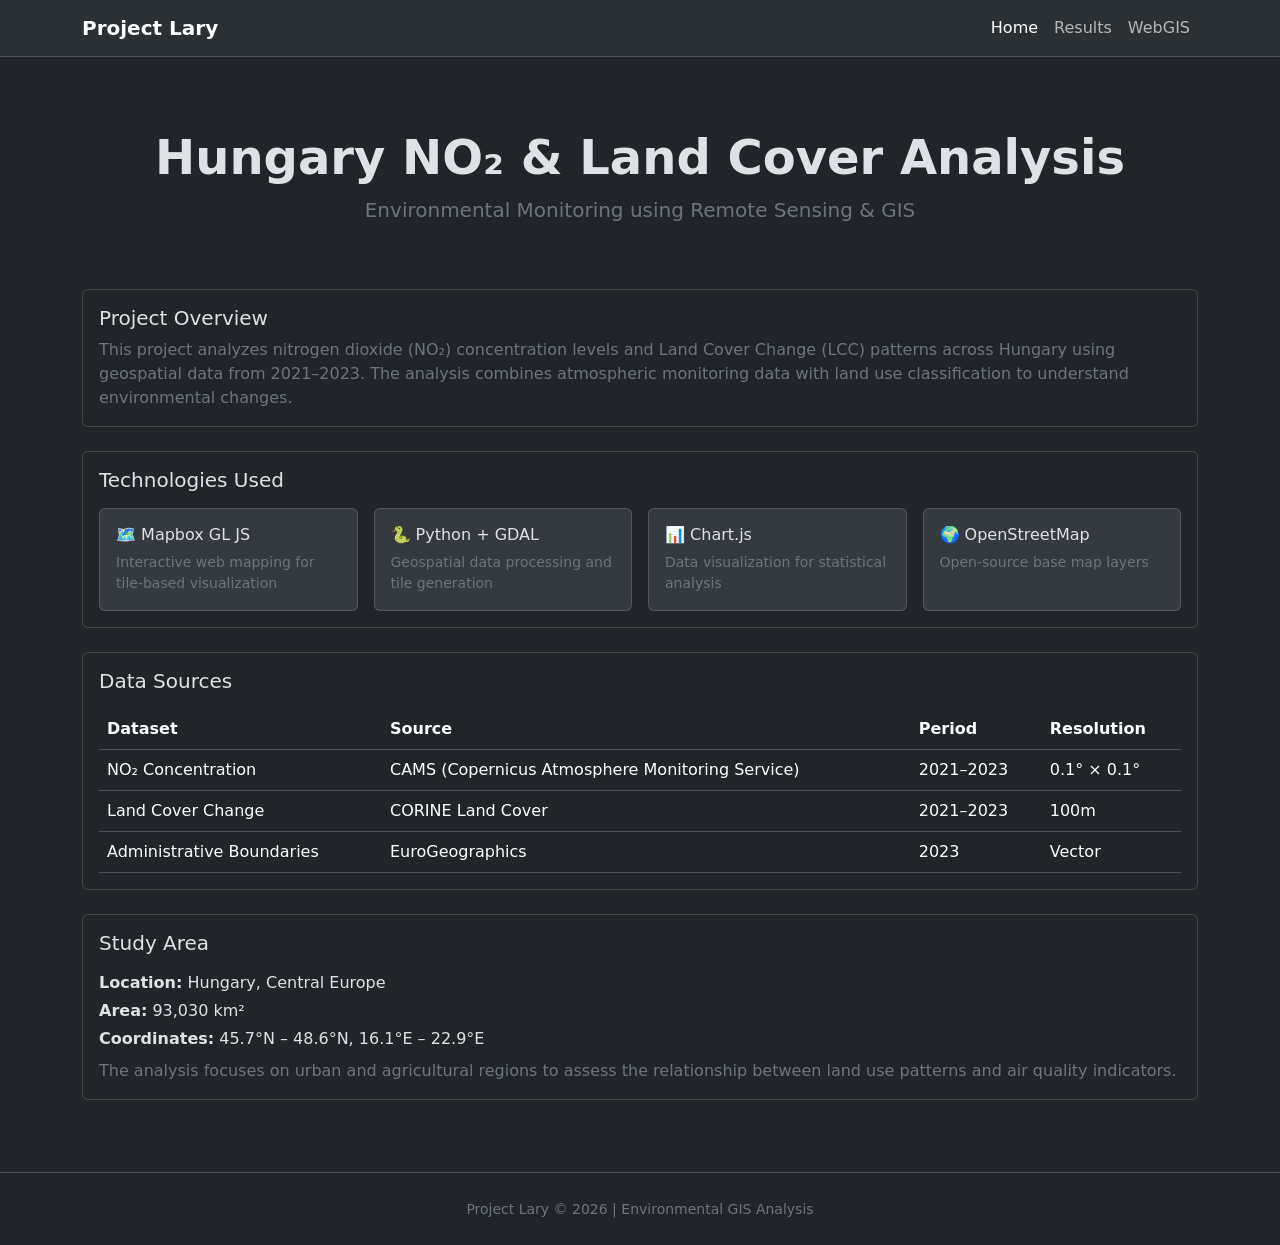
==== home.html @ d554286e "first commit" ====
<!DOCTYPE html>
<html lang="en" data-bs-theme="dark">
<head>
  <meta charset="UTF-8">
  <meta name="viewport" content="width=device-width, initial-scale=1.0">
  <title>Project Lary - Home</title>
  <link href="https://cdn.jsdelivr.net/npm/bootstrap@5.3.3/dist/css/bootstrap.min.css" rel="stylesheet">
</head>
<body>
  <nav class="navbar navbar-expand-lg bg-body-tertiary border-bottom sticky-top">
    <div class="container">
      <a class="navbar-brand fw-bold" href="home.html">Project Lary</a>
      <button class="navbar-toggler" type="button" data-bs-toggle="collapse" data-bs-target="#nav">
        <span class="navbar-toggler-icon"></span>
      </button>
      <div class="collapse navbar-collapse" id="nav">
        <ul class="navbar-nav ms-auto">
          <li class="nav-item"><a class="nav-link active" href="home.html">Home</a></li>
          <li class="nav-item"><a class="nav-link" href="results.html">Results</a></li>
          <li class="nav-item"><a class="nav-link" href="webgis.html">WebGIS</a></li>
        </ul>
      </div>
    </div>
  </nav>

  <main class="container py-5">
    <div class="text-center py-4 mb-4">
      <h1 class="display-5 fw-bold">Hungary NO₂ & Land Cover Analysis</h1>
      <p class="lead text-secondary">Environmental Monitoring using Remote Sensing & GIS</p>
    </div>

    <div class="card mb-4">
      <div class="card-body">
        <h2 class="h5 card-title">Project Overview</h2>
        <p class="text-secondary mb-0">This project analyzes nitrogen dioxide (NO₂) concentration levels and Land Cover Change (LCC) patterns across Hungary using geospatial data from 2021–2023. The analysis combines atmospheric monitoring data with land use classification to understand environmental changes.</p>
      </div>
    </div>

    <div class="card mb-4">
      <div class="card-body">
        <h2 class="h5 card-title mb-3">Technologies Used</h2>
        <div class="row g-3">
          <div class="col-sm-6 col-md-3">
            <div class="card bg-body-secondary h-100">
              <div class="card-body">
                <h5 class="card-title h6">🗺️ Mapbox GL JS</h5>
                <p class="card-text text-secondary small mb-0">Interactive web mapping for tile-based visualization</p>
              </div>
            </div>
          </div>
          <div class="col-sm-6 col-md-3">
            <div class="card bg-body-secondary h-100">
              <div class="card-body">
                <h5 class="card-title h6">🐍 Python + GDAL</h5>
                <p class="card-text text-secondary small mb-0">Geospatial data processing and tile generation</p>
              </div>
            </div>
          </div>
          <div class="col-sm-6 col-md-3">
            <div class="card bg-body-secondary h-100">
              <div class="card-body">
                <h5 class="card-title h6">📊 Chart.js</h5>
                <p class="card-text text-secondary small mb-0">Data visualization for statistical analysis</p>
              </div>
            </div>
          </div>
          <div class="col-sm-6 col-md-3">
            <div class="card bg-body-secondary h-100">
              <div class="card-body">
                <h5 class="card-title h6">🌍 OpenStreetMap</h5>
                <p class="card-text text-secondary small mb-0">Open-source base map layers</p>
              </div>
            </div>
          </div>
        </div>
      </div>
    </div>

    <div class="card mb-4">
      <div class="card-body">
        <h2 class="h5 card-title mb-3">Data Sources</h2>
        <table class="table table-hover mb-0">
          <thead>
            <tr>
              <th>Dataset</th>
              <th>Source</th>
              <th>Period</th>
              <th>Resolution</th>
            </tr>
          </thead>
          <tbody>
            <tr>
              <td>NO₂ Concentration</td>
              <td>CAMS (Copernicus Atmosphere Monitoring Service)</td>
              <td>2021–2023</td>
              <td>0.1° × 0.1°</td>
            </tr>
            <tr>
              <td>Land Cover Change</td>
              <td>CORINE Land Cover</td>
              <td>2021–2023</td>
              <td>100m</td>
            </tr>
            <tr>
              <td>Administrative Boundaries</td>
              <td>EuroGeographics</td>
              <td>2023</td>
              <td>Vector</td>
            </tr>
          </tbody>
        </table>
      </div>
    </div>

    <div class="card mb-4">
      <div class="card-body">
        <h2 class="h5 card-title mb-3">Study Area</h2>
        <p class="mb-1"><strong>Location:</strong> Hungary, Central Europe</p>
        <p class="mb-1"><strong>Area:</strong> 93,030 km²</p>
        <p class="mb-2"><strong>Coordinates:</strong> 45.7°N – 48.6°N, 16.1°E – 22.9°E</p>
        <p class="text-secondary mb-0">The analysis focuses on urban and agricultural regions to assess the relationship between land use patterns and air quality indicators.</p>
      </div>
    </div>
  </main>

  <footer class="border-top py-4 text-center text-secondary">
    <small>Project Lary © 2026 | Environmental GIS Analysis</small>
  </footer>

  <script src="https://cdn.jsdelivr.net/npm/bootstrap@5.3.3/dist/js/bootstrap.bundle.min.js"></script>
</body>
</html>
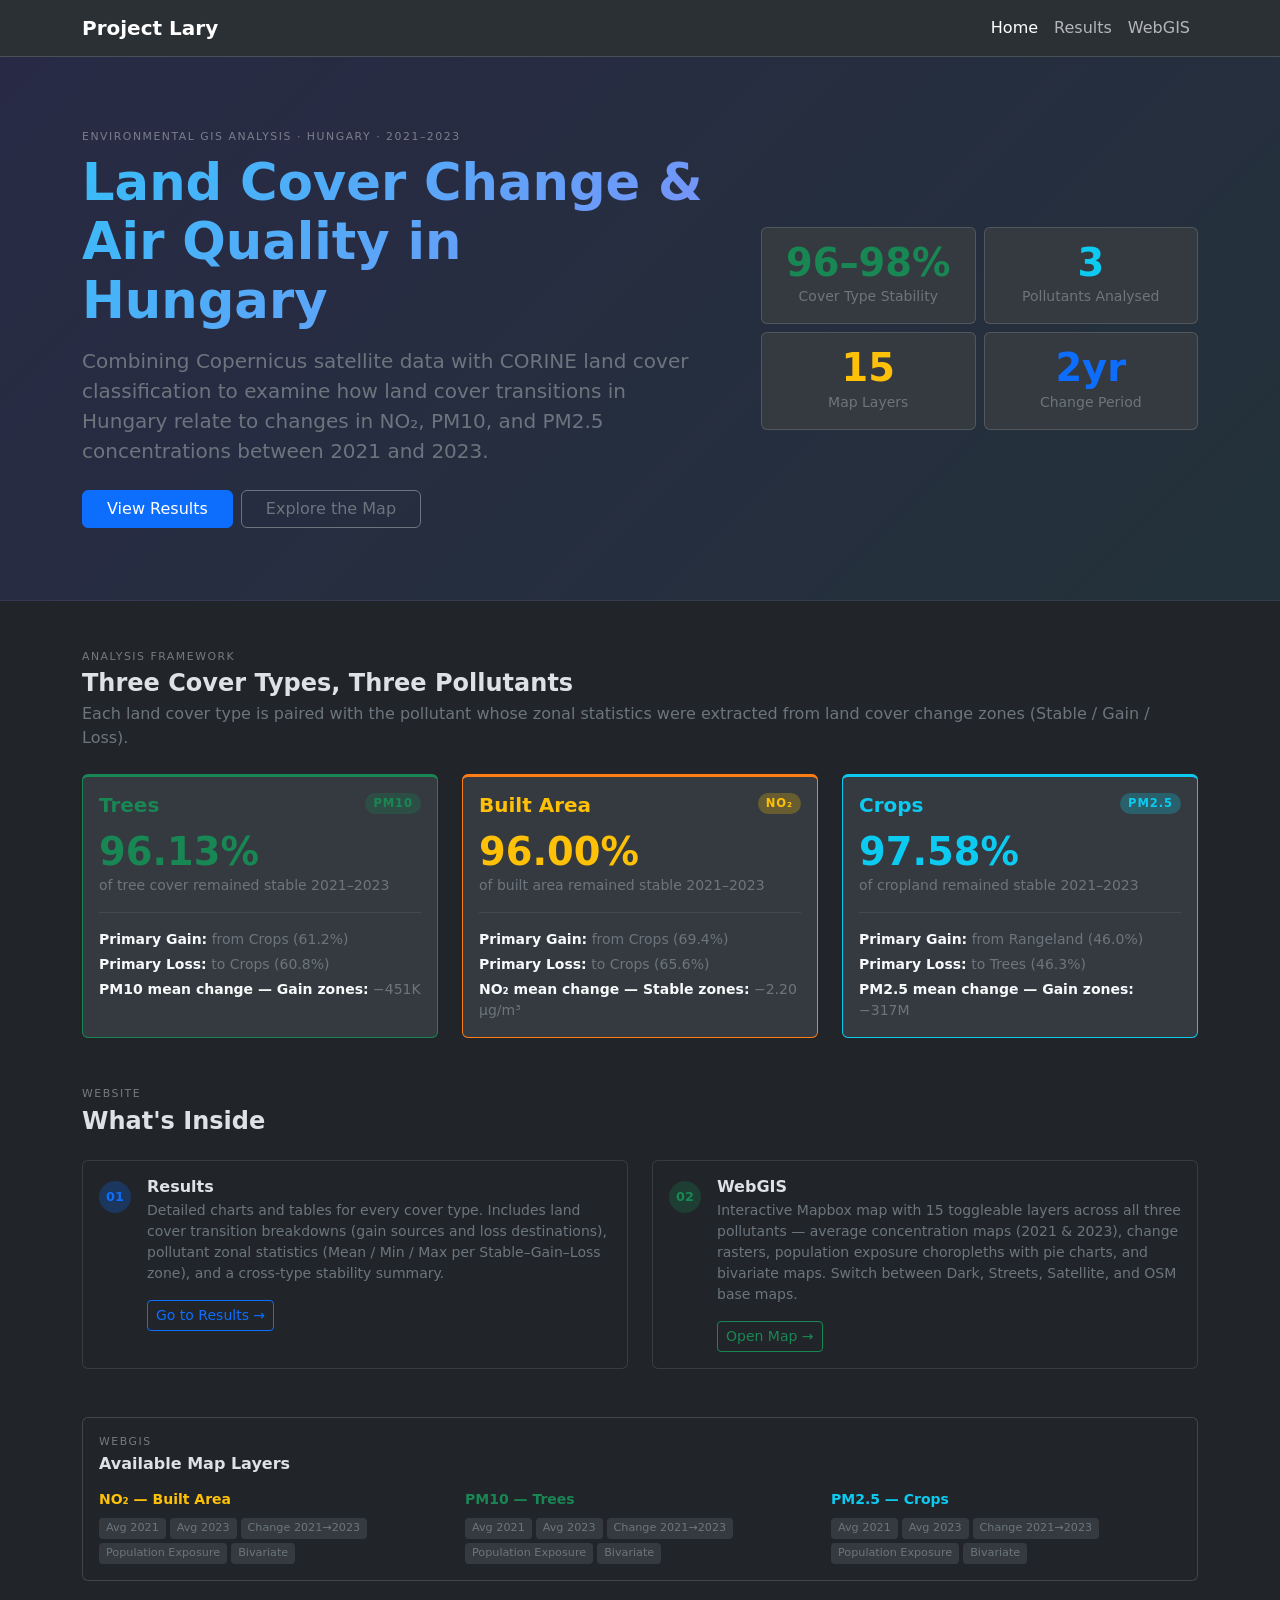
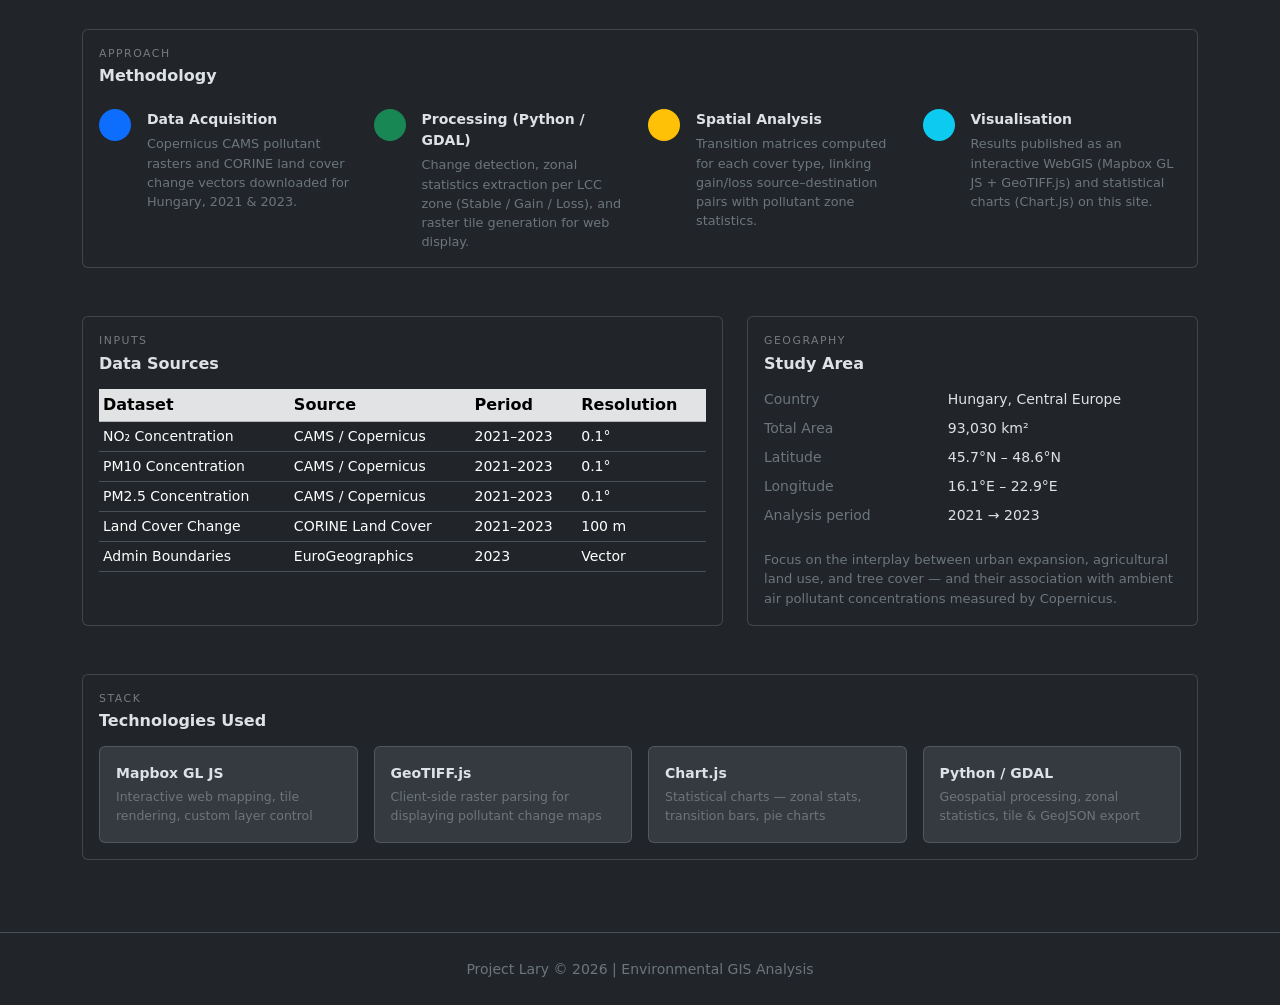
==== commit efe24941: "readme and home page" ====
--- a/home.html
+++ b/home.html
@@ -5,6 +5,65 @@
   <meta name="viewport" content="width=device-width, initial-scale=1.0">
   <title>Project Lary - Home</title>
   <link href="https://cdn.jsdelivr.net/npm/bootstrap@5.3.3/dist/css/bootstrap.min.css" rel="stylesheet">
+  <style>
+    .hero-gradient {
+      background: linear-gradient(135deg, rgba(79,70,229,0.15) 0%, rgba(56,189,248,0.08) 100%);
+      border-bottom: 1px solid rgba(255,255,255,0.07);
+    }
+    .display-title {
+      font-size: clamp(2rem, 5vw, 3.2rem);
+      font-weight: 800;
+      background: linear-gradient(135deg, #38bdf8, #818cf8);
+      -webkit-background-clip: text;
+      -webkit-text-fill-color: transparent;
+      background-clip: text;
+      line-height: 1.15;
+    }
+    .pillar-card {
+      border-top: 3px solid;
+      transition: transform 0.15s ease;
+    }
+    .pillar-card:hover { transform: translateY(-2px); }
+    .pillar-trees  { border-color: #198754; }
+    .pillar-built  { border-color: #fd7e14; }
+    .pillar-crops  { border-color: #0dcaf0; }
+    .pollutant-chip {
+      font-size: 0.72rem;
+      font-weight: 700;
+      letter-spacing: 0.08em;
+      text-transform: uppercase;
+      padding: 2px 8px;
+      border-radius: 20px;
+    }
+    .big-stat {
+      font-size: 2.4rem;
+      font-weight: 800;
+      line-height: 1;
+    }
+    .section-label {
+      font-size: 0.68rem;
+      letter-spacing: 0.14em;
+      text-transform: uppercase;
+      opacity: 0.45;
+    }
+    .page-card {
+      border: 1px solid rgba(255,255,255,0.1);
+      transition: border-color 0.2s ease;
+    }
+    .page-card:hover { border-color: rgba(255,255,255,0.25); }
+    .step-num {
+      width: 32px; height: 32px;
+      border-radius: 50%;
+      display: flex; align-items: center; justify-content: center;
+      font-size: 0.8rem; font-weight: 700;
+      flex-shrink: 0;
+    }
+    .layer-badge {
+      font-size: 0.7rem;
+      padding: 2px 7px;
+      border-radius: 4px;
+    }
+  </style>
 </head>
 <body>
   <nav class="navbar navbar-expand-lg bg-body-tertiary border-bottom sticky-top">
@@ -23,104 +82,347 @@
     </div>
   </nav>
 
+  <!-- HERO -->
+  <section class="hero-gradient py-5">
+    <div class="container py-4">
+      <div class="row align-items-center g-5">
+        <div class="col-lg-7">
+          <p class="section-label mb-2">Environmental GIS Analysis · Hungary · 2021–2023</p>
+          <h1 class="display-title mb-3">Land Cover Change &amp;<br>Air Quality in Hungary</h1>
+          <p class="text-secondary fs-5 mb-4">Combining Copernicus satellite data with CORINE land cover classification to examine how land cover transitions in Hungary relate to changes in NO₂, PM10, and PM2.5 concentrations between 2021 and 2023.</p>
+          <div class="d-flex flex-wrap gap-2">
+            <a href="results.html" class="btn btn-primary px-4">View Results</a>
+            <a href="webgis.html" class="btn btn-outline-secondary px-4">Explore the Map</a>
+          </div>
+        </div>
+        <div class="col-lg-5">
+          <div class="row g-2">
+            <div class="col-6">
+              <div class="card bg-body-secondary text-center py-3">
+                <div class="big-stat text-success">96–98%</div>
+                <div class="small text-secondary mt-1">Cover Type Stability</div>
+              </div>
+            </div>
+            <div class="col-6">
+              <div class="card bg-body-secondary text-center py-3">
+                <div class="big-stat text-info">3</div>
+                <div class="small text-secondary mt-1">Pollutants Analysed</div>
+              </div>
+            </div>
+            <div class="col-6">
+              <div class="card bg-body-secondary text-center py-3">
+                <div class="big-stat text-warning">15</div>
+                <div class="small text-secondary mt-1">Map Layers</div>
+              </div>
+            </div>
+            <div class="col-6">
+              <div class="card bg-body-secondary text-center py-3">
+                <div class="big-stat text-primary">2yr</div>
+                <div class="small text-secondary mt-1">Change Period</div>
+              </div>
+            </div>
+          </div>
+        </div>
+      </div>
+    </div>
+  </section>
+
   <main class="container py-5">
-    <div class="text-center py-4 mb-4">
-      <h1 class="display-5 fw-bold">Hungary NO₂ & Land Cover Analysis</h1>
-      <p class="lead text-secondary">Environmental Monitoring using Remote Sensing & GIS</p>
-    </div>
-
+
+    <!-- THREE ANALYSIS PILLARS -->
+    <div class="mb-5">
+      <p class="section-label mb-1">Analysis Framework</p>
+      <h2 class="h4 fw-bold mb-1">Three Cover Types, Three Pollutants</h2>
+      <p class="text-secondary mb-4">Each land cover type is paired with the pollutant whose zonal statistics were extracted from land cover change zones (Stable / Gain / Loss).</p>
+      <div class="row g-4">
+
+        <!-- Trees / PM10 -->
+        <div class="col-md-4">
+          <div class="card bg-body-secondary pillar-card pillar-trees h-100">
+            <div class="card-body">
+              <div class="d-flex justify-content-between align-items-start mb-3">
+                <h3 class="h5 fw-bold text-success mb-0">Trees</h3>
+                <span class="pollutant-chip bg-success bg-opacity-25 text-success">PM10</span>
+              </div>
+              <div class="big-stat text-success mb-1">96.13%</div>
+              <div class="text-secondary small mb-3">of tree cover remained stable 2021–2023</div>
+              <hr class="border-secondary">
+              <div class="small text-secondary mb-1"><strong class="text-light">Primary Gain:</strong> from Crops (61.2%)</div>
+              <div class="small text-secondary mb-1"><strong class="text-light">Primary Loss:</strong> to Crops (60.8%)</div>
+              <div class="small text-secondary"><strong class="text-light">PM10 mean change — Gain zones:</strong> −451K</div>
+            </div>
+          </div>
+        </div>
+
+        <!-- Built Area / NO2 -->
+        <div class="col-md-4">
+          <div class="card bg-body-secondary pillar-card pillar-built h-100">
+            <div class="card-body">
+              <div class="d-flex justify-content-between align-items-start mb-3">
+                <h3 class="h5 fw-bold text-warning mb-0">Built Area</h3>
+                <span class="pollutant-chip bg-warning bg-opacity-25 text-warning">NO₂</span>
+              </div>
+              <div class="big-stat text-warning mb-1">96.00%</div>
+              <div class="text-secondary small mb-3">of built area remained stable 2021–2023</div>
+              <hr class="border-secondary">
+              <div class="small text-secondary mb-1"><strong class="text-light">Primary Gain:</strong> from Crops (69.4%)</div>
+              <div class="small text-secondary mb-1"><strong class="text-light">Primary Loss:</strong> to Crops (65.6%)</div>
+              <div class="small text-secondary"><strong class="text-light">NO₂ mean change — Stable zones:</strong> −2.20 µg/m³</div>
+            </div>
+          </div>
+        </div>
+
+        <!-- Crops / PM2.5 -->
+        <div class="col-md-4">
+          <div class="card bg-body-secondary pillar-card pillar-crops h-100">
+            <div class="card-body">
+              <div class="d-flex justify-content-between align-items-start mb-3">
+                <h3 class="h5 fw-bold text-info mb-0">Crops</h3>
+                <span class="pollutant-chip bg-info bg-opacity-25 text-info">PM2.5</span>
+              </div>
+              <div class="big-stat text-info mb-1">97.58%</div>
+              <div class="text-secondary small mb-3">of cropland remained stable 2021–2023</div>
+              <hr class="border-secondary">
+              <div class="small text-secondary mb-1"><strong class="text-light">Primary Gain:</strong> from Rangeland (46.0%)</div>
+              <div class="small text-secondary mb-1"><strong class="text-light">Primary Loss:</strong> to Trees (46.3%)</div>
+              <div class="small text-secondary"><strong class="text-light">PM2.5 mean change — Gain zones:</strong> −317M</div>
+            </div>
+          </div>
+        </div>
+
+      </div>
+    </div>
+
+    <!-- EXPLORE THE SITE -->
+    <div class="mb-5">
+      <p class="section-label mb-1">Website</p>
+      <h2 class="h4 fw-bold mb-4">What's Inside</h2>
+      <div class="row g-4">
+        <div class="col-md-6">
+          <div class="card page-card h-100">
+            <div class="card-body d-flex gap-3">
+              <div class="step-num bg-primary bg-opacity-25 text-primary mt-1">01</div>
+              <div>
+                <h3 class="h6 fw-bold mb-1">Results</h3>
+                <p class="text-secondary small mb-3">Detailed charts and tables for every cover type. Includes land cover transition breakdowns (gain sources and loss destinations), pollutant zonal statistics (Mean / Min / Max per Stable–Gain–Loss zone), and a cross-type stability summary.</p>
+                <a href="results.html" class="btn btn-sm btn-outline-primary">Go to Results →</a>
+              </div>
+            </div>
+          </div>
+        </div>
+        <div class="col-md-6">
+          <div class="card page-card h-100">
+            <div class="card-body d-flex gap-3">
+              <div class="step-num bg-success bg-opacity-25 text-success mt-1">02</div>
+              <div>
+                <h3 class="h6 fw-bold mb-1">WebGIS</h3>
+                <p class="text-secondary small mb-3">Interactive Mapbox map with 15 toggleable layers across all three pollutants — average concentration maps (2021 &amp; 2023), change rasters, population exposure choropleths with pie charts, and bivariate maps. Switch between Dark, Streets, Satellite, and OSM base maps.</p>
+                <a href="webgis.html" class="btn btn-sm btn-outline-success">Open Map →</a>
+              </div>
+            </div>
+          </div>
+        </div>
+      </div>
+    </div>
+
+    <!-- MAP LAYERS -->
+    <div class="card mb-5">
+      <div class="card-body">
+        <p class="section-label mb-1">WebGIS</p>
+        <h2 class="h6 fw-bold mb-3">Available Map Layers</h2>
+        <div class="row g-3">
+          <div class="col-md-4">
+            <div class="small fw-semibold text-warning mb-2">NO₂ — Built Area</div>
+            <div class="d-flex flex-wrap gap-1">
+              <span class="layer-badge bg-body-secondary text-secondary">Avg 2021</span>
+              <span class="layer-badge bg-body-secondary text-secondary">Avg 2023</span>
+              <span class="layer-badge bg-body-secondary text-secondary">Change 2021→2023</span>
+              <span class="layer-badge bg-body-secondary text-secondary">Population Exposure</span>
+              <span class="layer-badge bg-body-secondary text-secondary">Bivariate</span>
+            </div>
+          </div>
+          <div class="col-md-4">
+            <div class="small fw-semibold text-success mb-2">PM10 — Trees</div>
+            <div class="d-flex flex-wrap gap-1">
+              <span class="layer-badge bg-body-secondary text-secondary">Avg 2021</span>
+              <span class="layer-badge bg-body-secondary text-secondary">Avg 2023</span>
+              <span class="layer-badge bg-body-secondary text-secondary">Change 2021→2023</span>
+              <span class="layer-badge bg-body-secondary text-secondary">Population Exposure</span>
+              <span class="layer-badge bg-body-secondary text-secondary">Bivariate</span>
+            </div>
+          </div>
+          <div class="col-md-4">
+            <div class="small fw-semibold text-info mb-2">PM2.5 — Crops</div>
+            <div class="d-flex flex-wrap gap-1">
+              <span class="layer-badge bg-body-secondary text-secondary">Avg 2021</span>
+              <span class="layer-badge bg-body-secondary text-secondary">Avg 2023</span>
+              <span class="layer-badge bg-body-secondary text-secondary">Change 2021→2023</span>
+              <span class="layer-badge bg-body-secondary text-secondary">Population Exposure</span>
+              <span class="layer-badge bg-body-secondary text-secondary">Bivariate</span>
+            </div>
+          </div>
+        </div>
+      </div>
+    </div>
+
+    <!-- METHODOLOGY -->
+    <div class="card mb-5">
+      <div class="card-body">
+        <p class="section-label mb-1">Approach</p>
+        <h2 class="h6 fw-bold mb-4">Methodology</h2>
+        <div class="row g-3">
+          <div class="col-sm-6 col-lg-3">
+            <div class="d-flex gap-3">
+              <div class="step-num bg-primary bg-opacity-15 text-primary" style="width:32px;height:32px;border-radius:50%;display:flex;align-items:center;justify-content:center;font-weight:700;font-size:.8rem;flex-shrink:0;">1</div>
+              <div>
+                <div class="fw-semibold small mb-1">Data Acquisition</div>
+                <p class="text-secondary" style="font-size:.8rem;margin:0">Copernicus CAMS pollutant rasters and CORINE land cover change vectors downloaded for Hungary, 2021 &amp; 2023.</p>
+              </div>
+            </div>
+          </div>
+          <div class="col-sm-6 col-lg-3">
+            <div class="d-flex gap-3">
+              <div class="step-num bg-success bg-opacity-15 text-success" style="width:32px;height:32px;border-radius:50%;display:flex;align-items:center;justify-content:center;font-weight:700;font-size:.8rem;flex-shrink:0;">2</div>
+              <div>
+                <div class="fw-semibold small mb-1">Processing (Python / GDAL)</div>
+                <p class="text-secondary" style="font-size:.8rem;margin:0">Change detection, zonal statistics extraction per LCC zone (Stable / Gain / Loss), and raster tile generation for web display.</p>
+              </div>
+            </div>
+          </div>
+          <div class="col-sm-6 col-lg-3">
+            <div class="d-flex gap-3">
+              <div class="step-num bg-warning bg-opacity-15 text-warning" style="width:32px;height:32px;border-radius:50%;display:flex;align-items:center;justify-content:center;font-weight:700;font-size:.8rem;flex-shrink:0;">3</div>
+              <div>
+                <div class="fw-semibold small mb-1">Spatial Analysis</div>
+                <p class="text-secondary" style="font-size:.8rem;margin:0">Transition matrices computed for each cover type, linking gain/loss source–destination pairs with pollutant zone statistics.</p>
+              </div>
+            </div>
+          </div>
+          <div class="col-sm-6 col-lg-3">
+            <div class="d-flex gap-3">
+              <div class="step-num bg-info bg-opacity-15 text-info" style="width:32px;height:32px;border-radius:50%;display:flex;align-items:center;justify-content:center;font-weight:700;font-size:.8rem;flex-shrink:0;">4</div>
+              <div>
+                <div class="fw-semibold small mb-1">Visualisation</div>
+                <p class="text-secondary" style="font-size:.8rem;margin:0">Results published as an interactive WebGIS (Mapbox GL JS + GeoTIFF.js) and statistical charts (Chart.js) on this site.</p>
+              </div>
+            </div>
+          </div>
+        </div>
+      </div>
+    </div>
+
+    <!-- DATA SOURCES + STUDY AREA -->
+    <div class="row g-4 mb-5">
+      <div class="col-lg-7">
+        <div class="card h-100">
+          <div class="card-body">
+            <p class="section-label mb-1">Inputs</p>
+            <h2 class="h6 fw-bold mb-3">Data Sources</h2>
+            <table class="table table-sm table-hover mb-0">
+              <thead class="table-secondary">
+                <tr><th>Dataset</th><th>Source</th><th>Period</th><th>Resolution</th></tr>
+              </thead>
+              <tbody class="text-secondary small">
+                <tr>
+                  <td>NO₂ Concentration</td>
+                  <td>CAMS / Copernicus</td>
+                  <td>2021–2023</td>
+                  <td>0.1°</td>
+                </tr>
+                <tr>
+                  <td>PM10 Concentration</td>
+                  <td>CAMS / Copernicus</td>
+                  <td>2021–2023</td>
+                  <td>0.1°</td>
+                </tr>
+                <tr>
+                  <td>PM2.5 Concentration</td>
+                  <td>CAMS / Copernicus</td>
+                  <td>2021–2023</td>
+                  <td>0.1°</td>
+                </tr>
+                <tr>
+                  <td>Land Cover Change</td>
+                  <td>CORINE Land Cover</td>
+                  <td>2021–2023</td>
+                  <td>100 m</td>
+                </tr>
+                <tr>
+                  <td>Admin Boundaries</td>
+                  <td>EuroGeographics</td>
+                  <td>2023</td>
+                  <td>Vector</td>
+                </tr>
+              </tbody>
+            </table>
+          </div>
+        </div>
+      </div>
+      <div class="col-lg-5">
+        <div class="card h-100">
+          <div class="card-body">
+            <p class="section-label mb-1">Geography</p>
+            <h2 class="h6 fw-bold mb-3">Study Area</h2>
+            <dl class="row small mb-3">
+              <dt class="col-5 text-secondary fw-normal">Country</dt>
+              <dd class="col-7">Hungary, Central Europe</dd>
+              <dt class="col-5 text-secondary fw-normal">Total Area</dt>
+              <dd class="col-7">93,030 km²</dd>
+              <dt class="col-5 text-secondary fw-normal">Latitude</dt>
+              <dd class="col-7">45.7°N – 48.6°N</dd>
+              <dt class="col-5 text-secondary fw-normal">Longitude</dt>
+              <dd class="col-7">16.1°E – 22.9°E</dd>
+              <dt class="col-5 text-secondary fw-normal">Analysis period</dt>
+              <dd class="col-7">2021 → 2023</dd>
+            </dl>
+            <p class="text-secondary mb-0" style="font-size:.82rem">Focus on the interplay between urban expansion, agricultural land use, and tree cover — and their association with ambient air pollutant concentrations measured by Copernicus.</p>
+          </div>
+        </div>
+      </div>
+    </div>
+
+    <!-- TECHNOLOGIES -->
     <div class="card mb-4">
       <div class="card-body">
-        <h2 class="h5 card-title">Project Overview</h2>
-        <p class="text-secondary mb-0">This project analyzes nitrogen dioxide (NO₂) concentration levels and Land Cover Change (LCC) patterns across Hungary using geospatial data from 2021–2023. The analysis combines atmospheric monitoring data with land use classification to understand environmental changes.</p>
-      </div>
-    </div>
-
-    <div class="card mb-4">
-      <div class="card-body">
-        <h2 class="h5 card-title mb-3">Technologies Used</h2>
+        <p class="section-label mb-1">Stack</p>
+        <h2 class="h6 fw-bold mb-3">Technologies Used</h2>
         <div class="row g-3">
-          <div class="col-sm-6 col-md-3">
+          <div class="col-6 col-md-3">
             <div class="card bg-body-secondary h-100">
-              <div class="card-body">
-                <h5 class="card-title h6">🗺️ Mapbox GL JS</h5>
-                <p class="card-text text-secondary small mb-0">Interactive web mapping for tile-based visualization</p>
-              </div>
-            </div>
-          </div>
-          <div class="col-sm-6 col-md-3">
+              <div class="card-body py-3">
+                <div class="fw-semibold small mb-1">Mapbox GL JS</div>
+                <p class="text-secondary mb-0" style="font-size:.78rem">Interactive web mapping, tile rendering, custom layer control</p>
+              </div>
+            </div>
+          </div>
+          <div class="col-6 col-md-3">
             <div class="card bg-body-secondary h-100">
-              <div class="card-body">
-                <h5 class="card-title h6">🐍 Python + GDAL</h5>
-                <p class="card-text text-secondary small mb-0">Geospatial data processing and tile generation</p>
-              </div>
-            </div>
-          </div>
-          <div class="col-sm-6 col-md-3">
+              <div class="card-body py-3">
+                <div class="fw-semibold small mb-1">GeoTIFF.js</div>
+                <p class="text-secondary mb-0" style="font-size:.78rem">Client-side raster parsing for displaying pollutant change maps</p>
+              </div>
+            </div>
+          </div>
+          <div class="col-6 col-md-3">
             <div class="card bg-body-secondary h-100">
-              <div class="card-body">
-                <h5 class="card-title h6">📊 Chart.js</h5>
-                <p class="card-text text-secondary small mb-0">Data visualization for statistical analysis</p>
-              </div>
-            </div>
-          </div>
-          <div class="col-sm-6 col-md-3">
+              <div class="card-body py-3">
+                <div class="fw-semibold small mb-1">Chart.js</div>
+                <p class="text-secondary mb-0" style="font-size:.78rem">Statistical charts — zonal stats, transition bars, pie charts</p>
+              </div>
+            </div>
+          </div>
+          <div class="col-6 col-md-3">
             <div class="card bg-body-secondary h-100">
-              <div class="card-body">
-                <h5 class="card-title h6">🌍 OpenStreetMap</h5>
-                <p class="card-text text-secondary small mb-0">Open-source base map layers</p>
-              </div>
-            </div>
-          </div>
-        </div>
-      </div>
-    </div>
-
-    <div class="card mb-4">
-      <div class="card-body">
-        <h2 class="h5 card-title mb-3">Data Sources</h2>
-        <table class="table table-hover mb-0">
-          <thead>
-            <tr>
-              <th>Dataset</th>
-              <th>Source</th>
-              <th>Period</th>
-              <th>Resolution</th>
-            </tr>
-          </thead>
-          <tbody>
-            <tr>
-              <td>NO₂ Concentration</td>
-              <td>CAMS (Copernicus Atmosphere Monitoring Service)</td>
-              <td>2021–2023</td>
-              <td>0.1° × 0.1°</td>
-            </tr>
-            <tr>
-              <td>Land Cover Change</td>
-              <td>CORINE Land Cover</td>
-              <td>2021–2023</td>
-              <td>100m</td>
-            </tr>
-            <tr>
-              <td>Administrative Boundaries</td>
-              <td>EuroGeographics</td>
-              <td>2023</td>
-              <td>Vector</td>
-            </tr>
-          </tbody>
-        </table>
-      </div>
-    </div>
-
-    <div class="card mb-4">
-      <div class="card-body">
-        <h2 class="h5 card-title mb-3">Study Area</h2>
-        <p class="mb-1"><strong>Location:</strong> Hungary, Central Europe</p>
-        <p class="mb-1"><strong>Area:</strong> 93,030 km²</p>
-        <p class="mb-2"><strong>Coordinates:</strong> 45.7°N – 48.6°N, 16.1°E – 22.9°E</p>
-        <p class="text-secondary mb-0">The analysis focuses on urban and agricultural regions to assess the relationship between land use patterns and air quality indicators.</p>
-      </div>
-    </div>
+              <div class="card-body py-3">
+                <div class="fw-semibold small mb-1">Python / GDAL</div>
+                <p class="text-secondary mb-0" style="font-size:.78rem">Geospatial processing, zonal statistics, tile &amp; GeoJSON export</p>
+              </div>
+            </div>
+          </div>
+        </div>
+      </div>
+    </div>
+
   </main>
 
   <footer class="border-top py-4 text-center text-secondary">
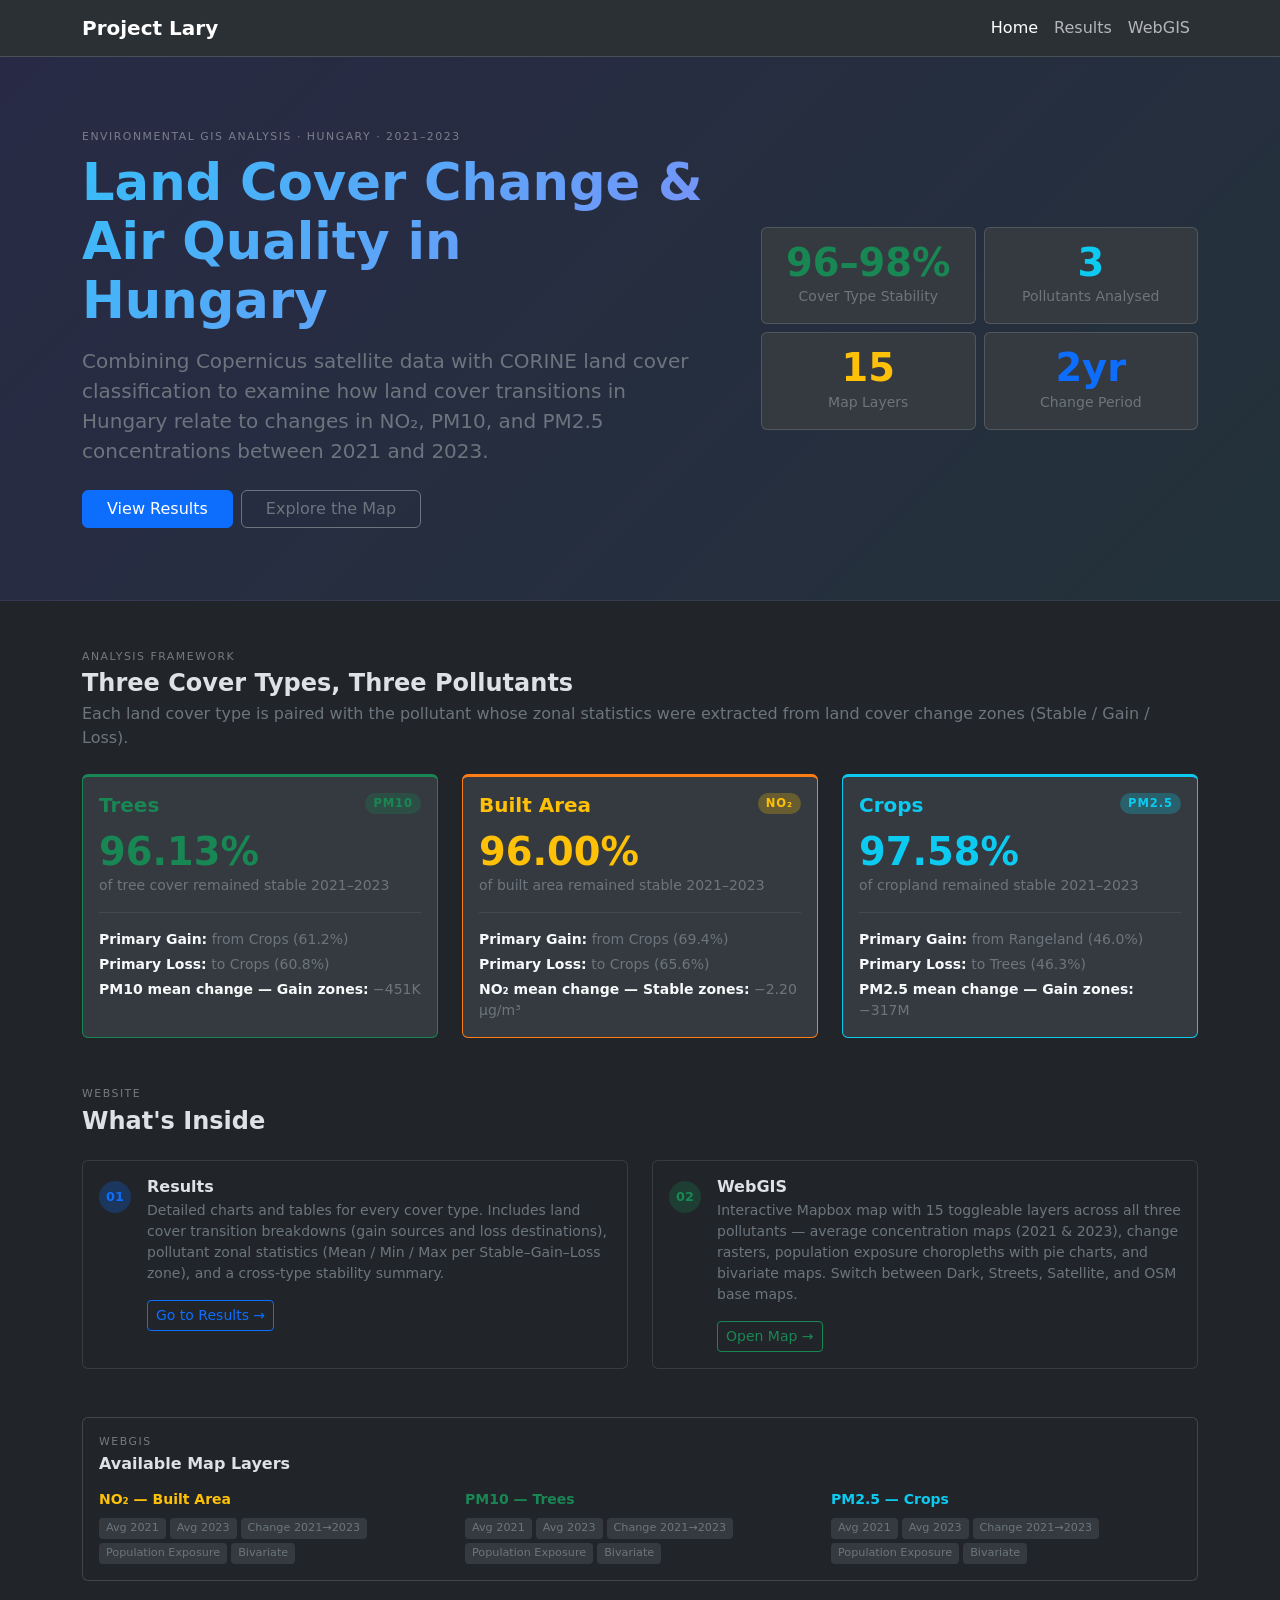
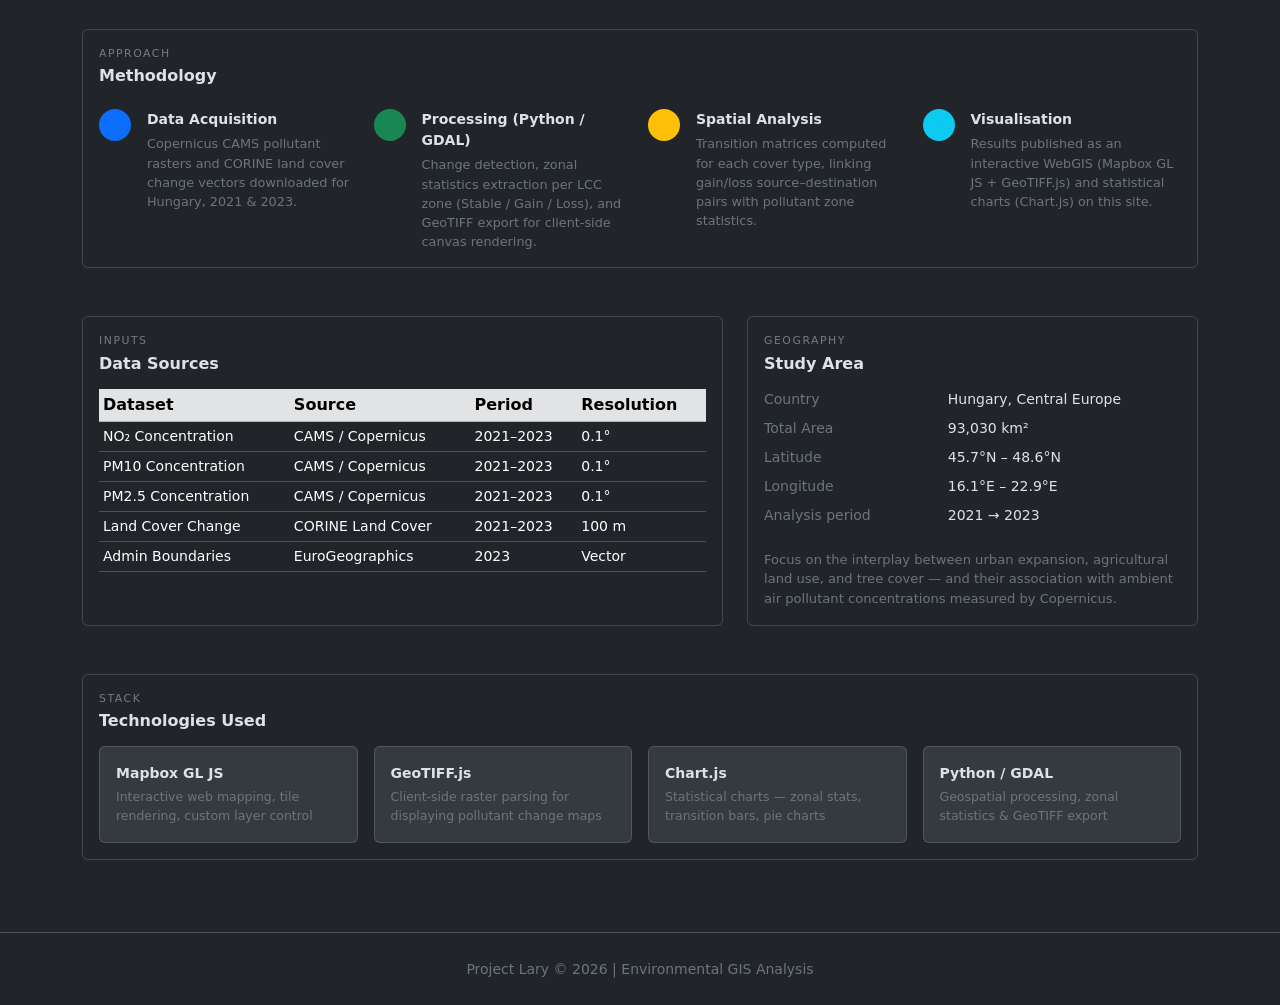
==== commit b4f26d52: "index.html to redirectg and putting mapbox key restricted to be used only from github page" ====
--- a/home.html
+++ b/home.html
@@ -285,7 +285,7 @@
               <div class="step-num bg-success bg-opacity-15 text-success" style="width:32px;height:32px;border-radius:50%;display:flex;align-items:center;justify-content:center;font-weight:700;font-size:.8rem;flex-shrink:0;">2</div>
               <div>
                 <div class="fw-semibold small mb-1">Processing (Python / GDAL)</div>
-                <p class="text-secondary" style="font-size:.8rem;margin:0">Change detection, zonal statistics extraction per LCC zone (Stable / Gain / Loss), and raster tile generation for web display.</p>
+                <p class="text-secondary" style="font-size:.8rem;margin:0">Change detection, zonal statistics extraction per LCC zone (Stable / Gain / Loss), and GeoTIFF export for client-side canvas rendering.</p>
               </div>
             </div>
           </div>
@@ -415,7 +415,7 @@
             <div class="card bg-body-secondary h-100">
               <div class="card-body py-3">
                 <div class="fw-semibold small mb-1">Python / GDAL</div>
-                <p class="text-secondary mb-0" style="font-size:.78rem">Geospatial processing, zonal statistics, tile &amp; GeoJSON export</p>
+                <p class="text-secondary mb-0" style="font-size:.78rem">Geospatial processing, zonal statistics &amp; GeoTIFF export</p>
               </div>
             </div>
           </div>
